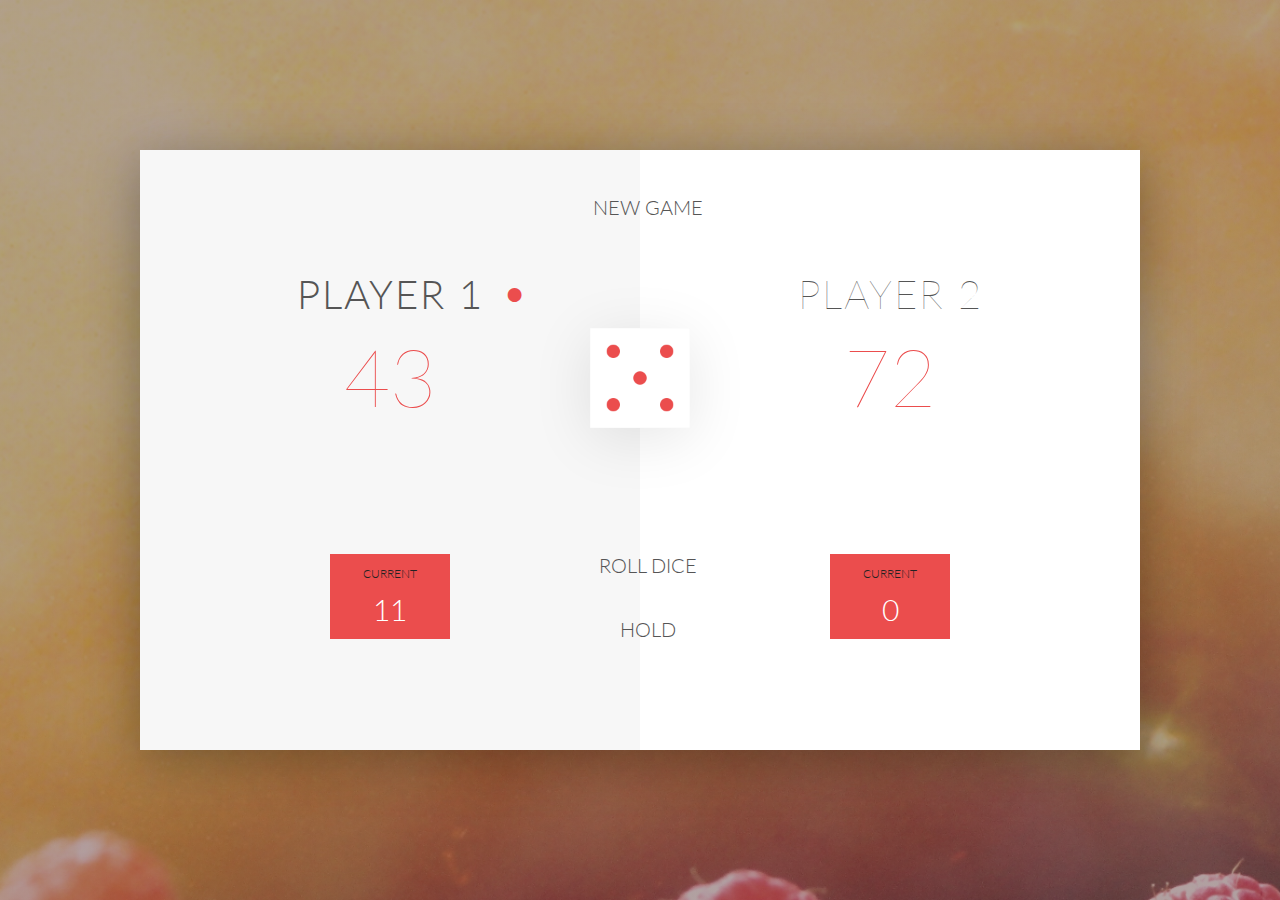
==== index.html @ 1c8aad72 "game skeleton" ====
<!DOCTYPE html>
<html lang="en">
    <head>
        <meta charset="UTF-8">
        <link href="https://fonts.googleapis.com/css?family=Lato:100,300,600" rel="stylesheet" type="text/css">
        <link href="http://code.ionicframework.com/ionicons/2.0.1/css/ionicons.min.css" rel="stylesheet" type="text/css">
        <link type="text/css" rel="stylesheet" href="style.css">
        
        <title>Dice Game</title>
    </head>

    <body>
        <div class="wrapper clearfix">
            <div class="player-0-panel active">
                <div class="player-name" id="name-0">Player 1</div>
                <div class="player-score" id="score-0">43</div>
                <div class="player-current-box">
                    <div class="player-current-label">Current</div>
                    <div class="player-current-score" id="current-0">11</div>
                </div>
            </div>
            
            <div class="player-1-panel">
                <div class="player-name" id="name-1">Player 2</div>
                <div class="player-score" id="score-1">72</div>
                <div class="player-current-box">
                    <div class="player-current-label">Current</div>
                    <div class="player-current-score" id="current-1">0</div>
                </div>
            </div>
            
            <button class="btn-new"><i class="ion-ios-plus-outline"></i>New game</button>
            <button class="btn-roll"><i class="ion-ios-loop"></i>Roll dice</button>
            <button class="btn-hold"><i class="ion-ios-download-outline"></i>Hold</button>
            
            <img src="images/dice-5.png" alt="Dice" class="dice">
        </div>
        
        <script src="script.js"></script>
    </body>
</html>
---- style.css ----
/**********************************************
*** GENERAL
**********************************************/

* {
    margin: 0;
    padding: 0;
    box-sizing: border-box;
    
}

.clearfix::after {
    content: "";
    display: table;
    clear: both;
}

body {
    background-image: linear-gradient(rgba(62, 20, 20, 0.4), rgba(62, 20, 20, 0.4)), url(images/back.jpg);
    background-size: cover;
    background-position: center;
    font-family: Lato;
    font-weight: 300;
    position: relative;
    height: 100vh;
    color: #555;
}

.wrapper {
    width: 1000px;
    position: absolute;
    top: 50%;
    left: 50%;
    transform: translate(-50%, -50%);
    background-color: #fff;
    box-shadow: 0px 10px 50px rgba(0, 0, 0, 0.3);
    overflow: hidden;
}

.player-0-panel,
.player-1-panel {
    width: 50%;
    float: left;
    height: 600px;
    padding: 100px;
}



/**********************************************
*** PLAYERS
**********************************************/

.player-name {
    font-size: 40px;
    text-align: center;
    text-transform: uppercase;
    letter-spacing: 2px;
    font-weight: 100;
    margin-top: 20px;
    margin-bottom: 10px;
    position: relative;
}

.player-score {
    text-align: center;
    font-size: 80px;
    font-weight: 100;
    color: #EB4D4D;
    margin-bottom: 130px;
}

.active { background-color: #f7f7f7; }
.active .player-name { font-weight: 300; }

.active .player-name::after {
    content: "\2022";
    font-size: 47px;
    position: absolute;
    color: #EB4D4D;
    top: -7px;
    right: 10px;
    
}

.player-current-box {
    background-color: #EB4D4D;
    color: #fff;
    width: 40%;
    margin: 0 auto;
    padding: 12px;
    text-align: center;
}

.player-current-label {
    text-transform: uppercase;
    margin-bottom: 10px;
    font-size: 12px;
    color: #222;
}

.player-current-score {
    font-size: 30px;
}

button {
    position: absolute;
    width: 200px;
    left: 50%;
    transform: translateX(-50%);
    color: #555;
    background: none;
    border: none;
    font-family: Lato;
    font-size: 20px;
    text-transform: uppercase;
    cursor: pointer;
    font-weight: 300;
    transition: background-color 0.3s, color 0.3s;
}

button:hover { font-weight: 600; }
button:hover i { margin-right: 20px; }

button:focus {
    outline: none;
}

i {
    color: #EB4D4D;
    display: inline-block;
    margin-right: 15px;
    font-size: 32px;
    line-height: 1;
    vertical-align: text-top;
    margin-top: -4px;
    transition: margin 0.3s;
}

.btn-new { top: 45px;}
.btn-roll { top: 403px;}
.btn-hold { top: 467px;}

.dice {
    position: absolute;
    left: 50%;
    top: 178px;
    transform: translateX(-50%);
    height: 100px;
    box-shadow: 0px 10px 60px rgba(0, 0, 0, 0.10);
}

.winner { background-color: #f7f7f7; }
.winner .player-name { font-weight: 300; color: #EB4D4D; }
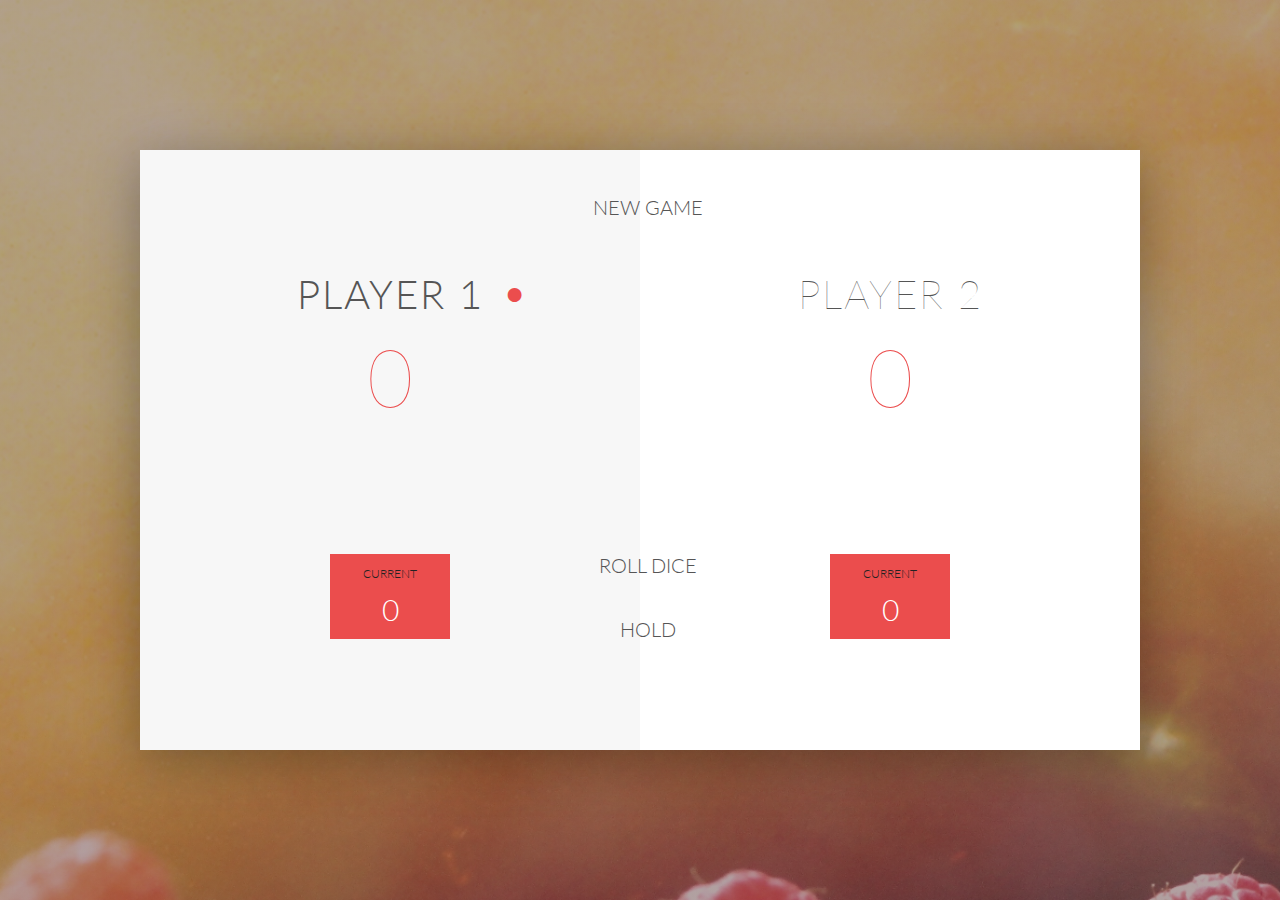
==== commit 12b13a85: "script for game with new rules" ====
--- a/index.html
+++ b/index.html
@@ -36,6 +36,6 @@
             <img src="images/dice-5.png" alt="Dice" class="dice">
         </div>
         
-        <script src="script.js"></script>
+        <script src="script2.js"></script>
     </body>
 </html>